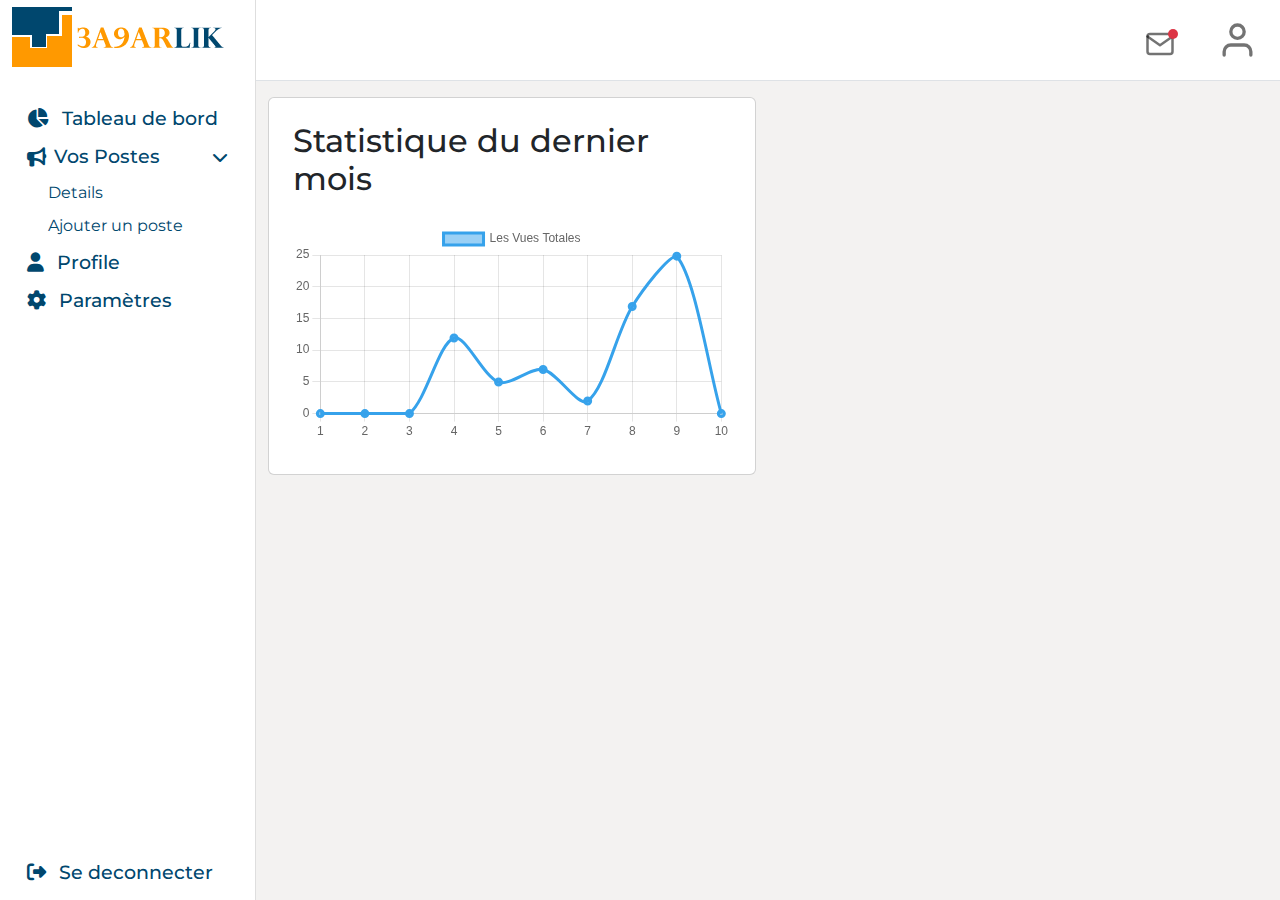
==== dashboard/index.html @ aadd9f99 "dashboard initial layout, libs integration" ====
<!DOCTYPE html>
<html lang="en">

<head>
    <meta charset="UTF-8">
    <meta http-equiv="X-UA-Compatible" content="IE=edge">
    <meta name="viewport" content="width=device-width, initial-scale=1.0">
    <link rel="preconnect" href="https://fonts.googleapis.com">
    <link rel="preconnect" href="https://fonts.gstatic.com" crossorigin>
    <link
        href="https://fonts.googleapis.com/css2?family=Montserrat:wght@300;400;500;700&family=Poppins:wght@400;600;700&display=swap"
        rel="stylesheet">
    <link rel="stylesheet" href="https://cdnjs.cloudflare.com/ajax/libs/font-awesome/6.4.0/css/all.min.css"
        integrity="sha512-iecdLmaskl7CVkqkXNQ/ZH/XLlvWZOJyj7Yy7tcenmpD1ypASozpmT/E0iPtmFIB46ZmdtAc9eNBvH0H/ZpiBw=="
        crossorigin="anonymous" referrerpolicy="no-referrer" />
    <link rel="stylesheet" href="../vendors/css/bootstrap.min.css">
    <link rel="stylesheet" href="../vendors/css/all.min.css">
    <link rel="stylesheet" href="../assets/css/dashboard.min.css">
    <title>3a9arlik | Tableau de bord</title>
</head>

<body>
    <main>
        <aside class="sidebar" style="border-right: solid 1px #dedede">
            <div class="sidebar-inner">
                <div class="py-1 px-2">
                    <a href="">
                        <img src="../assets/images/logo.png" alt="3a9arlik logo" class="logo">
                    </a>
                </div>
                <div class="mt-4 px-2 sidebar-nav-container d-flex flex-column">
                    <ul class="nav sidebar-nav">
                        <li class="sidebar-item">
                            <a class="sidebar-link" href="#">
                                <i class="fa-solid fa-chart-pie me-2"></i> Tableau de bord
                            </a>
                        </li>
                        <li class="sidebar-item">
                            <a class="sidebar-link d-flex align-items-center" data-bs-toggle="collapse" href="#postCRUD"
                                role="button" aria-expanded="false" aria-controls="postCRUD">
                                <i class="fa-solid fa-bullhorn me-2"></i> Vos Postes
                                <i class="fa-solid fa-chevron-down ms-auto" style="font-size: 1rem;"></i>
                            </a>
                            <div class="collapse show" id="postCRUD">
                                <ul class="nav collapse-nav">
                                    <li class="collapse-item">
                                        <a href="" class="collapse-link">
                                            Details
                                        </a>
                                    </li>
                                    <li class="collapse-item">
                                        <a href="" class="collapse-link">
                                            Ajouter un poste
                                        </a>
                                    </li>
                                </ul>
                            </div>
                        </li>
                        <li class="sidebar-item"><a class="sidebar-link" href="#">
                                <i class="fa-solid fa-user me-2"></i> Profile</a>
                        </li>
                        <li class="sidebar-item"><a class="sidebar-link" href="#">
                                <i class="fa-solid fa-gear me-2"></i> Paramètres</a>
                        </li>
                    </ul>
                    <div class="sidebar-item mt-auto mb-2"><a class="sidebar-link" href="#">
                            <i class="fa-solid fa-right-from-bracket me-2"></i> Se deconnecter</a>
                    </div>
                </div>
            </div>
        </aside>
        <section class="main">
            <nav class="navbar navbar-expand-lg bg-white border-bottom">
                <div class="container-fluid py-2">
                    <div class="collapse navbar-collapse" id="navbarSupportedContent">
                        <ul class="navbar-nav ms-auto mb-2 mb-lg-0 align-items-center">
                            <li class="nav-item dropdown pt-2 me-4">
                                <a class="nav-link dropdown-toggle position-relative" href="#" role="button" data-bs-toggle="dropdown"
                                    aria-expanded="false">
                                    <i style="width: 30px; height: 40px;" data-feather="mail"></i>
                                    <span class="red-dot"></span>
                                </a>
                                <ul class="dropdown-menu dropdown-menu-end mt-2">
                                    <li><a class="dropdown-item" href="#">Action</a></li>
                                    <li><a class="dropdown-item" href="#">Another action</a></li>
                                    <li>
                                        <hr class="dropdown-divider">
                                    </li>
                                    <li><a class="dropdown-item" href="#">Something else here</a></li>
                                </ul>
                            </li>
                            <li class="nav-item dropdown">
                                <a class="nav-link dropdown-toggle" href="#" role="button" data-bs-toggle="dropdown"
                                    aria-expanded="false">
                                    <i class="nav-icon" data-feather="user"></i>
                                </a>
                                <ul class="dropdown-menu dropdown-menu-end mt-2">
                                    <li class="px-4 py-2 d-flex flex-column text-center">
                                        <p class="mb-0 user-name">Mohammed Hakmi</p>
                                        <span class="text-muted user-email" style="font-size: 0.9rem;">example@email.com</span>
                                    </li>
                                    <li>
                                        <hr class="dropdown-divider">
                                    </li>
                                    <li><a class="dropdown-item" href="#">Se deconnecter</a></li>
                                </ul>
                            </li>
                        </ul>
                    </div>
                </div>
            </nav>

            <div class="container-fluid pt-3">
                <div class="row">
                    <div class="col-6">
                        <div class="card p-4">
                            <div class="card-title">
                                <h4 class="fs-2 mb-4">Statistique du dernier mois</h4>
                                <canvas id="myChart"></canvas>
                            </div>
                        </div>
                    </div>
                    <div class="col-4"></div>
                </div>
            </div>
        </section>
    </main>
    <script src="../vendors/js/bootstrap.bundle.min.js"></script>
    <script src="../vendors/js/feather.min.js"></script>
    <script src="../vendors/js/chart.umd.js"></script>
    <script>
        feather.replace();

        const ctx = document.getElementById('myChart');
        new Chart(ctx, {
            type: 'line',
            data: {
                labels: ['1', '2', '3', '4', '5', '6', '7', '8', '9', '10'],
                datasets: [{
                    label: 'Les Vues Totales',
                    data: [0, 0, 0, 12, 5, 7, 2, 17, 25, 0],
                    borderWidth: 3,
                    tension: 0.3,
                }]
            },
            options: {
                scales: {
                    y: {
                        beginAtZero: true
                    }
                }
            }
        });
    </script>
</body>

</html>
---- assets/css/dashboard.min.css ----
html,body{height:100%}main{height:100%;display:flex;font-family:"Montserrat",sans-serif}.sidebar{flex-basis:20%}.sidebar-inner{height:100%;display:flex;flex-direction:column}.sidebar-nav-container{flex-grow:1}.sidebar-nav{width:100%}.sidebar-item{width:100%}.sidebar-link{text-decoration:none !important;font-weight:500;color:#00476e;display:block;padding:.3rem 1.2rem;font-size:1.2rem;width:100%}.sidebar-link:hover,.sidebar-link.active{color:#fff;background-color:#f90}.red-dot{position:absolute;display:block;width:10px;height:10px;border-radius:50%;background-color:#dc3545;top:5px;right:5px}.nav-icon{width:45px;height:40px}.dropdown-toggle{padding:0}.dropdown-toggle::after{content:none}.collapse-nav{flex-direction:column}.collapse-item{width:100%}.collapse-link{text-decoration:none !important;color:#00476e;display:block;padding:.3rem 2.5rem;font-size:1rem;width:100%}.collapse-link:hover,.collapse-link.active{color:#00476e;background-color:#dedede}.main{background:#f3f2f1;flex-basis:80%}/*# sourceMappingURL=dashboard.min.css.map */
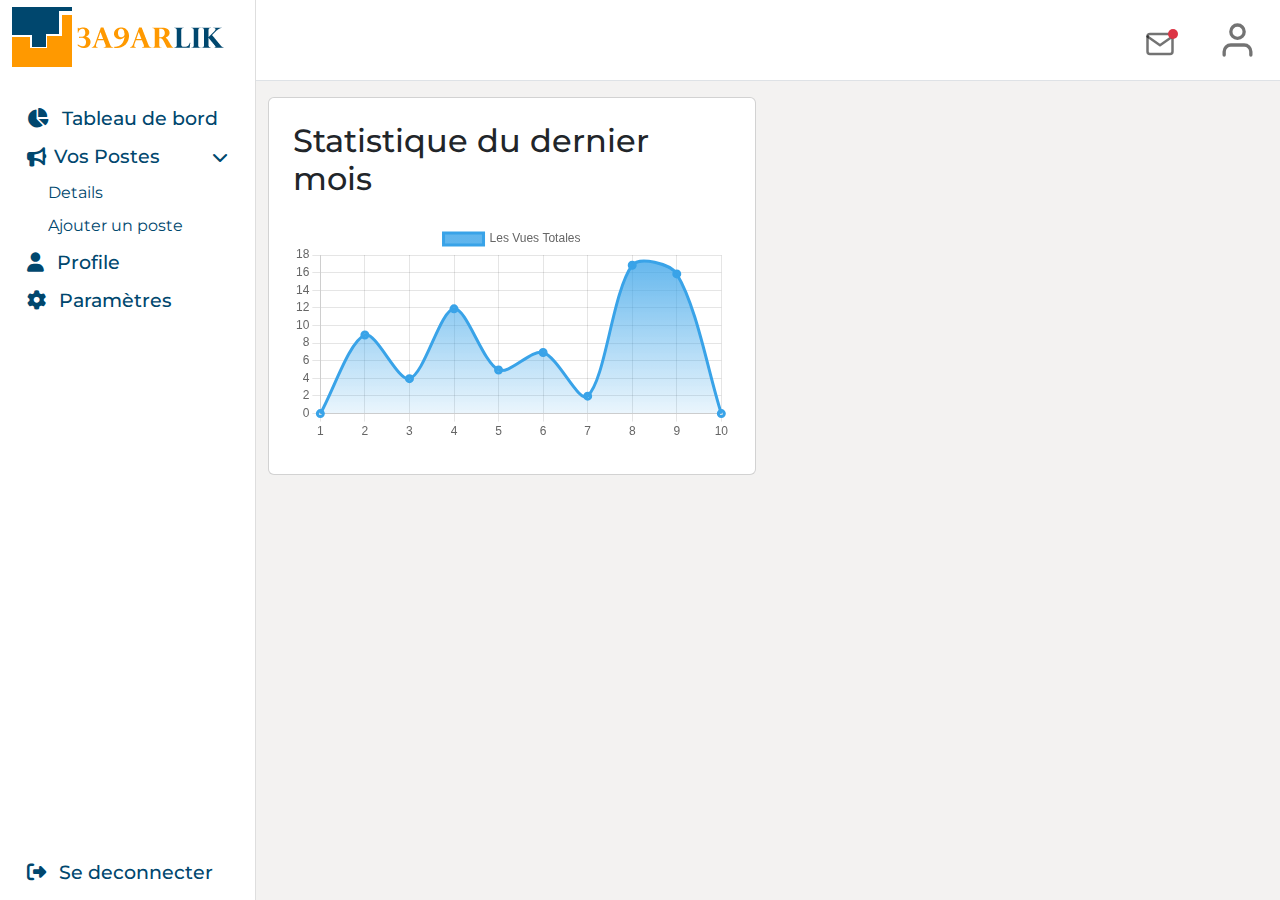
==== commit 3cf89685: "dashboard graph gradient bg" ====
--- a/dashboard/index.html
+++ b/dashboard/index.html
@@ -130,7 +130,17 @@
     <script src="../vendors/js/chart.umd.js"></script>
     <script>
         feather.replace();
+        let average=0;
+        let data= [0, 9, 4, 12, 5, 7, 2, 17, 16, 0];
 
+        for (let d of data){
+            average+=d;
+        }
+        average=average/data.length;
+
+        const averageLine = {
+            id:'averageLine'
+        }
         const ctx = document.getElementById('myChart');
         new Chart(ctx, {
             type: 'line',
@@ -138,9 +148,22 @@
                 labels: ['1', '2', '3', '4', '5', '6', '7', '8', '9', '10'],
                 datasets: [{
                     label: 'Les Vues Totales',
-                    data: [0, 0, 0, 12, 5, 7, 2, 17, 25, 0],
+                    data: [0, 9, 4, 12, 5, 7, 2, 17, 16, 0],
                     borderWidth: 3,
                     tension: 0.3,
+                    borderColor: "rgb(57,163,232)",
+                    backgroundColor: (context)=>{
+                        const bgColor= ["rgba(57,163,232,0.8)", "rgba(57,163,232,0.1)"];
+                        if(!context.chart.chartArea){
+                            return
+                        }
+                        const { ctx, data, chartArea: {top, bottom} } = context.chart;
+                        const gradientBg= ctx.createLinearGradient(0, top, 0, bottom);
+                        gradientBg.addColorStop(0, bgColor[0]);
+                        gradientBg.addColorStop(1, bgColor[1]);
+                        return gradientBg;
+                    },
+                    fill: true
                 }]
             },
             options: {
@@ -149,7 +172,8 @@
                         beginAtZero: true
                     }
                 }
-            }
+            },
+            plugins: [averageLine]
         });
     </script>
 </body>
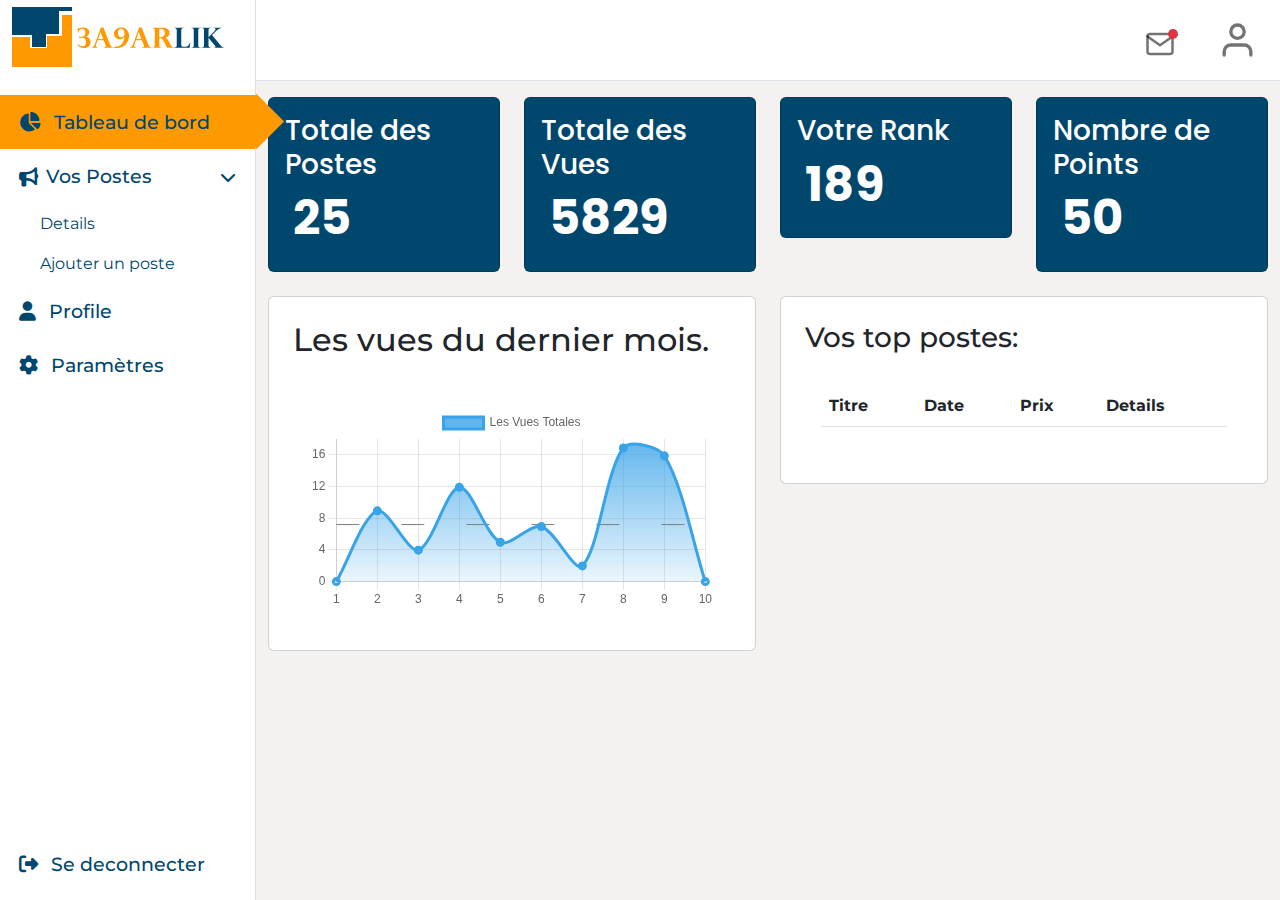
==== commit 6b2a5ec8: "dashboard index page main chart and overview cards" ====
--- a/dashboard/index.html
+++ b/dashboard/index.html
@@ -2,180 +2,243 @@
 <html lang="en">
 
 <head>
-    <meta charset="UTF-8">
-    <meta http-equiv="X-UA-Compatible" content="IE=edge">
-    <meta name="viewport" content="width=device-width, initial-scale=1.0">
-    <link rel="preconnect" href="https://fonts.googleapis.com">
-    <link rel="preconnect" href="https://fonts.gstatic.com" crossorigin>
-    <link
-        href="https://fonts.googleapis.com/css2?family=Montserrat:wght@300;400;500;700&family=Poppins:wght@400;600;700&display=swap"
-        rel="stylesheet">
-    <link rel="stylesheet" href="https://cdnjs.cloudflare.com/ajax/libs/font-awesome/6.4.0/css/all.min.css"
-        integrity="sha512-iecdLmaskl7CVkqkXNQ/ZH/XLlvWZOJyj7Yy7tcenmpD1ypASozpmT/E0iPtmFIB46ZmdtAc9eNBvH0H/ZpiBw=="
-        crossorigin="anonymous" referrerpolicy="no-referrer" />
-    <link rel="stylesheet" href="../vendors/css/bootstrap.min.css">
-    <link rel="stylesheet" href="../vendors/css/all.min.css">
-    <link rel="stylesheet" href="../assets/css/dashboard.min.css">
-    <title>3a9arlik | Tableau de bord</title>
+  <meta charset="UTF-8">
+  <meta http-equiv="X-UA-Compatible" content="IE=edge">
+  <meta name="viewport" content="width=device-width, initial-scale=1.0">
+  <link rel="preconnect" href="https://fonts.googleapis.com">
+  <link rel="preconnect" href="https://fonts.gstatic.com" crossorigin>
+  <link
+    href="https://fonts.googleapis.com/css2?family=Montserrat:wght@300;400;500;700&family=Poppins:wght@400;600;700&display=swap"
+    rel="stylesheet">
+  <link rel="stylesheet" href="https://cdnjs.cloudflare.com/ajax/libs/font-awesome/6.4.0/css/all.min.css"
+    integrity="sha512-iecdLmaskl7CVkqkXNQ/ZH/XLlvWZOJyj7Yy7tcenmpD1ypASozpmT/E0iPtmFIB46ZmdtAc9eNBvH0H/ZpiBw=="
+    crossorigin="anonymous" referrerpolicy="no-referrer" />
+  <link rel="stylesheet" href="../vendors/css/bootstrap.min.css">
+  <link rel="stylesheet" href="../vendors/css/all.min.css">
+  <link rel="stylesheet" href="../assets/css/dashboard.min.css">
+  <title>3a9arlik | Tableau de bord</title>
 </head>
 
 <body>
-    <main>
-        <aside class="sidebar" style="border-right: solid 1px #dedede">
-            <div class="sidebar-inner">
-                <div class="py-1 px-2">
-                    <a href="">
-                        <img src="../assets/images/logo.png" alt="3a9arlik logo" class="logo">
+  <main>
+    <aside class="sidebar" style="border-right: solid 1px #dedede">
+      <div class="sidebar-inner">
+        <div class="py-1 px-2">
+          <a href="">
+            <img src="../assets/images/logo.png" alt="3a9arlik logo" class="logo">
+          </a>
+        </div>
+        <div class="mt-1 pt-3 sidebar-nav-container d-flex flex-column">
+          <ul class="nav sidebar-nav">
+            <li class="sidebar-item">
+              <a class="sidebar-link active" href="#">
+                <i class="fa-solid fa-chart-pie me-2"></i> Tableau de bord
+              </a>
+            </li>
+            <li class="sidebar-item">
+              <a class="sidebar-link d-flex align-items-center" data-bs-toggle="collapse" href="#postCRUD" role="button"
+                aria-expanded="false" aria-controls="postCRUD">
+                <i class="fa-solid fa-bullhorn me-2"></i> Vos Postes
+                <i class="fa-solid fa-chevron-down ms-auto" style="font-size: 1rem;"></i>
+              </a>
+              <div class="collapse show" id="postCRUD">
+                <ul class="nav collapse-nav">
+                  <li class="collapse-item">
+                    <a href="" class="collapse-link">
+                      Details
                     </a>
-                </div>
-                <div class="mt-4 px-2 sidebar-nav-container d-flex flex-column">
-                    <ul class="nav sidebar-nav">
-                        <li class="sidebar-item">
-                            <a class="sidebar-link" href="#">
-                                <i class="fa-solid fa-chart-pie me-2"></i> Tableau de bord
-                            </a>
-                        </li>
-                        <li class="sidebar-item">
-                            <a class="sidebar-link d-flex align-items-center" data-bs-toggle="collapse" href="#postCRUD"
-                                role="button" aria-expanded="false" aria-controls="postCRUD">
-                                <i class="fa-solid fa-bullhorn me-2"></i> Vos Postes
-                                <i class="fa-solid fa-chevron-down ms-auto" style="font-size: 1rem;"></i>
-                            </a>
-                            <div class="collapse show" id="postCRUD">
-                                <ul class="nav collapse-nav">
-                                    <li class="collapse-item">
-                                        <a href="" class="collapse-link">
-                                            Details
-                                        </a>
-                                    </li>
-                                    <li class="collapse-item">
-                                        <a href="" class="collapse-link">
-                                            Ajouter un poste
-                                        </a>
-                                    </li>
-                                </ul>
-                            </div>
-                        </li>
-                        <li class="sidebar-item"><a class="sidebar-link" href="#">
-                                <i class="fa-solid fa-user me-2"></i> Profile</a>
-                        </li>
-                        <li class="sidebar-item"><a class="sidebar-link" href="#">
-                                <i class="fa-solid fa-gear me-2"></i> Paramètres</a>
-                        </li>
-                    </ul>
-                    <div class="sidebar-item mt-auto mb-2"><a class="sidebar-link" href="#">
-                            <i class="fa-solid fa-right-from-bracket me-2"></i> Se deconnecter</a>
-                    </div>
-                </div>
-            </div>
-        </aside>
-        <section class="main">
-            <nav class="navbar navbar-expand-lg bg-white border-bottom">
-                <div class="container-fluid py-2">
-                    <div class="collapse navbar-collapse" id="navbarSupportedContent">
-                        <ul class="navbar-nav ms-auto mb-2 mb-lg-0 align-items-center">
-                            <li class="nav-item dropdown pt-2 me-4">
-                                <a class="nav-link dropdown-toggle position-relative" href="#" role="button" data-bs-toggle="dropdown"
-                                    aria-expanded="false">
-                                    <i style="width: 30px; height: 40px;" data-feather="mail"></i>
-                                    <span class="red-dot"></span>
-                                </a>
-                                <ul class="dropdown-menu dropdown-menu-end mt-2">
-                                    <li><a class="dropdown-item" href="#">Action</a></li>
-                                    <li><a class="dropdown-item" href="#">Another action</a></li>
-                                    <li>
-                                        <hr class="dropdown-divider">
-                                    </li>
-                                    <li><a class="dropdown-item" href="#">Something else here</a></li>
-                                </ul>
-                            </li>
-                            <li class="nav-item dropdown">
-                                <a class="nav-link dropdown-toggle" href="#" role="button" data-bs-toggle="dropdown"
-                                    aria-expanded="false">
-                                    <i class="nav-icon" data-feather="user"></i>
-                                </a>
-                                <ul class="dropdown-menu dropdown-menu-end mt-2">
-                                    <li class="px-4 py-2 d-flex flex-column text-center">
-                                        <p class="mb-0 user-name">Mohammed Hakmi</p>
-                                        <span class="text-muted user-email" style="font-size: 0.9rem;">example@email.com</span>
-                                    </li>
-                                    <li>
-                                        <hr class="dropdown-divider">
-                                    </li>
-                                    <li><a class="dropdown-item" href="#">Se deconnecter</a></li>
-                                </ul>
-                            </li>
-                        </ul>
-                    </div>
-                </div>
-            </nav>
-
-            <div class="container-fluid pt-3">
-                <div class="row">
-                    <div class="col-6">
-                        <div class="card p-4">
-                            <div class="card-title">
-                                <h4 class="fs-2 mb-4">Statistique du dernier mois</h4>
-                                <canvas id="myChart"></canvas>
-                            </div>
-                        </div>
-                    </div>
-                    <div class="col-4"></div>
-                </div>
-            </div>
-        </section>
-    </main>
-    <script src="../vendors/js/bootstrap.bundle.min.js"></script>
-    <script src="../vendors/js/feather.min.js"></script>
-    <script src="../vendors/js/chart.umd.js"></script>
-    <script>
-        feather.replace();
-        let average=0;
-        let data= [0, 9, 4, 12, 5, 7, 2, 17, 16, 0];
-
-        for (let d of data){
-            average+=d;
+                  </li>
+                  <li class="collapse-item">
+                    <a href="" class="collapse-link">
+                      Ajouter un poste
+                    </a>
+                  </li>
+                </ul>
+              </div>
+            </li>
+            <li class="sidebar-item"><a class="sidebar-link" href="#">
+                <i class="fa-solid fa-user me-2"></i> Profile</a>
+            </li>
+            <li class="sidebar-item"><a class="sidebar-link" href="#">
+                <i class="fa-solid fa-gear me-2"></i> Paramètres</a>
+            </li>
+          </ul>
+          <div class="sidebar-item mt-auto mb-2"><a class="sidebar-link" href="#">
+              <i class="fa-solid fa-right-from-bracket me-2"></i> Se deconnecter</a>
+          </div>
+        </div>
+      </div>
+    </aside>
+    <section class="main">
+      <nav class="navbar navbar-expand-lg bg-white border-bottom">
+        <div class="container-fluid py-2">
+          <div class="collapse navbar-collapse" id="navbarSupportedContent">
+            <ul class="navbar-nav ms-auto mb-2 mb-lg-0 align-items-center">
+              <li class="nav-item dropdown pt-2 me-4">
+                <a class="nav-link dropdown-toggle position-relative" href="#" role="button" data-bs-toggle="dropdown"
+                  aria-expanded="false">
+                  <i style="width: 30px; height: 40px;" data-feather="mail"></i>
+                  <span class="red-dot"></span>
+                </a>
+                <ul class="dropdown-menu dropdown-menu-end mt-2">
+                  <li><a class="dropdown-item" href="#">Action</a></li>
+                  <li><a class="dropdown-item" href="#">Another action</a></li>
+                  <li>
+                    <hr class="dropdown-divider">
+                  </li>
+                  <li><a class="dropdown-item" href="#">Something else here</a></li>
+                </ul>
+              </li>
+              <li class="nav-item dropdown">
+                <a class="nav-link dropdown-toggle" href="#" role="button" data-bs-toggle="dropdown"
+                  aria-expanded="false">
+                  <i class="nav-icon" data-feather="user"></i>
+                </a>
+                <ul class="dropdown-menu dropdown-menu-end mt-2">
+                  <li class="px-4 py-2 d-flex flex-column text-center">
+                    <p class="mb-0 user-name">Mohammed Hakmi</p>
+                    <span class="text-muted user-email" style="font-size: 0.9rem;">example@email.com</span>
+                  </li>
+                  <li>
+                    <hr class="dropdown-divider">
+                  </li>
+                  <li><a class="dropdown-item" href="#">Se deconnecter</a></li>
+                </ul>
+              </li>
+            </ul>
+          </div>
+        </div>
+      </nav>
+
+      <div class="container-fluid pt-3">
+        <div class="row mb-4">
+          <div class="col-3">
+            <div class="card card-mini">
+              <div class="card-body">
+                <h3 class="poppins">Totale des Postes</h3>
+                <h5 class="display-5 poppins fw-bold ps-2">25</h5>
+              </div>
+            </div>
+          </div>
+          <div class="col-3">
+            <div class="card card-mini">
+              <div class="card-body">
+                <h3 class="poppins">Totale des Vues</h3>
+                <h5 class="display-5 poppins fw-bold ps-2">5829</h5>
+              </div>
+            </div>
+          </div>
+          <div class="col-3">
+            <div class="card card-mini">
+              <div class="card-body">
+                <h3 class="poppins">Votre Rank</h3>
+                <h5 class="display-5 poppins fw-bold ps-2">189</h5>
+              </div>
+            </div>
+          </div>
+          <div class="col-3">
+            <div class="card card-mini">
+              <div class="card-body">
+                <h3 class="poppins">Nombre de Points</h3>
+                <h5 class="display-5 poppins fw-bold ps-2">50</h5>
+              </div>
+            </div>
+          </div>
+        </div>
+        <div class="row">
+          <div class="col-6">
+            <div class="card p-4">
+              <div class="card-title">
+                <h3 class="fs-2 mb-4">Les vues du dernier mois.</h3>
+              </div>
+              <div class="card-body">
+                <canvas id="myChart"></canvas>
+              </div>
+            </div>
+          </div>
+          <div class="col-6">
+            <div class="card p-4">
+              <div class="card-title">
+                <h3>Vos top postes:</h3>
+              </div>
+              <div class="card-body">
+                <table class="table">
+                  <thead>
+                    <tr>
+                      <th>Titre</th>
+                      <th>Date</th>
+                      <th>Prix</th>
+                      <th>Details</th>
+                    </tr>
+                  </thead>
+                </table>
+              </div>
+            </div>
+          </div>
+        </div>
+      </div>
+    </section>
+  </main>
+  <script src="../vendors/js/bootstrap.bundle.min.js"></script>
+  <script src="../vendors/js/feather.min.js"></script>
+  <script src="../vendors/js/chart.umd.js"></script>
+  <script>
+    feather.replace();
+    let average = 0;
+    let data = [0, 9, 4, 12, 5, 7, 2, 17, 16, 0];
+
+    for (let d of data) {
+      average += d;
+    }
+    average = average / data.length;
+
+    const averageLine = {
+      id: 'averageLine',
+      beforeDatasetDraw(chart, args, options) {
+        const { ctx, chartArea: { top, right, bottom, left, width, height }, scales: { x, y } } = chart;
+        ctx.save();
+
+        ctx.strokeStyle = "gray";
+        ctx.setLineDash([15, 50]);
+        ctx.strokeRect(left, y.getPixelForValue(average), width, 0);
+        ctx.restore();
+      }
+    }
+    const ctx = document.getElementById('myChart');
+    new Chart(ctx, {
+      type: 'line',
+      data: {
+        labels: ['1', '2', '3', '4', '5', '6', '7', '8', '9', '10'],
+        datasets: [{
+          label: 'Les Vues Totales',
+          data: [0, 9, 4, 12, 5, 7, 2, 17, 16, 0],
+          borderWidth: 3,
+          tension: 0.3,
+          borderColor: "rgb(57,163,232)",
+          backgroundColor: (context) => {
+            const bgColor = ["rgba(57,163,232,0.8)", "rgba(57,163,232,0.1)"];
+            if (!context.chart.chartArea) {
+              return
+            }
+            const { ctx, data, chartArea: { top, bottom } } = context.chart;
+            const gradientBg = ctx.createLinearGradient(0, top, 0, bottom);
+            gradientBg.addColorStop(0, bgColor[0]);
+            gradientBg.addColorStop(1, bgColor[1]);
+            return gradientBg;
+          },
+          fill: true
+        }]
+      },
+      options: {
+        scales: {
+          y: {
+            beginAtZero: true
+          }
         }
-        average=average/data.length;
-
-        const averageLine = {
-            id:'averageLine'
-        }
-        const ctx = document.getElementById('myChart');
-        new Chart(ctx, {
-            type: 'line',
-            data: {
-                labels: ['1', '2', '3', '4', '5', '6', '7', '8', '9', '10'],
-                datasets: [{
-                    label: 'Les Vues Totales',
-                    data: [0, 9, 4, 12, 5, 7, 2, 17, 16, 0],
-                    borderWidth: 3,
-                    tension: 0.3,
-                    borderColor: "rgb(57,163,232)",
-                    backgroundColor: (context)=>{
-                        const bgColor= ["rgba(57,163,232,0.8)", "rgba(57,163,232,0.1)"];
-                        if(!context.chart.chartArea){
-                            return
-                        }
-                        const { ctx, data, chartArea: {top, bottom} } = context.chart;
-                        const gradientBg= ctx.createLinearGradient(0, top, 0, bottom);
-                        gradientBg.addColorStop(0, bgColor[0]);
-                        gradientBg.addColorStop(1, bgColor[1]);
-                        return gradientBg;
-                    },
-                    fill: true
-                }]
-            },
-            options: {
-                scales: {
-                    y: {
-                        beginAtZero: true
-                    }
-                }
-            },
-            plugins: [averageLine]
-        });
-    </script>
+      },
+      plugins: [averageLine]
+    });
+  </script>
 </body>
 
 </html>--- a/assets/css/dashboard.min.css
+++ b/assets/css/dashboard.min.css
@@ -1 +1 @@
-html,body{height:100%}main{height:100%;display:flex;font-family:"Montserrat",sans-serif}.sidebar{flex-basis:20%}.sidebar-inner{height:100%;display:flex;flex-direction:column}.sidebar-nav-container{flex-grow:1}.sidebar-nav{width:100%}.sidebar-item{width:100%}.sidebar-link{text-decoration:none !important;font-weight:500;color:#00476e;display:block;padding:.3rem 1.2rem;font-size:1.2rem;width:100%}.sidebar-link:hover,.sidebar-link.active{color:#fff;background-color:#f90}.red-dot{position:absolute;display:block;width:10px;height:10px;border-radius:50%;background-color:#dc3545;top:5px;right:5px}.nav-icon{width:45px;height:40px}.dropdown-toggle{padding:0}.dropdown-toggle::after{content:none}.collapse-nav{flex-direction:column}.collapse-item{width:100%}.collapse-link{text-decoration:none !important;color:#00476e;display:block;padding:.3rem 2.5rem;font-size:1rem;width:100%}.collapse-link:hover,.collapse-link.active{color:#00476e;background-color:#dedede}.main{background:#f3f2f1;flex-basis:80%}/*# sourceMappingURL=dashboard.min.css.map */+.poppins{font-family:"Poppins",sans-serif}html,body{height:100%}main{height:100%;display:flex;font-family:"Montserrat",sans-serif}.bg-custom{background-color:#f90}.sidebar{flex-basis:20%}.sidebar-inner{height:100%;display:flex;flex-direction:column}.sidebar-nav-container{flex-grow:1}.sidebar-nav{width:100%}.sidebar-item{display:block;width:100%}.sidebar-link{text-decoration:none !important;font-weight:500;color:#00476e;display:block;padding:.8rem 1.2rem;font-size:1.2rem;width:100%}.sidebar-link:hover,.sidebar-link.active{background-color:#f90;color:#00476e}.sidebar-link.active{position:relative}.sidebar-link.active::after{content:"";position:absolute;width:2.45rem;height:2.45rem;top:7px;right:-1.35rem;z-index:2;transform:rotate(45deg);background:#f90}.red-dot{position:absolute;display:block;width:10px;height:10px;border-radius:50%;background-color:#dc3545;top:5px;right:5px}.nav-icon{width:45px;height:40px}.dropdown-toggle{padding:0}.dropdown-toggle::after{content:none}.collapse-nav{flex-direction:column}.collapse-item{width:100%}.collapse-link{text-decoration:none !important;color:#00476e;display:block;padding:.5rem 2.5rem;font-size:1rem;width:100%}.collapse-link:hover,.collapse-link.active{color:#00476e;background-color:#dedede}.main{background:#f3f2f1;flex-basis:80%}.card-mini{color:#fff;background-color:#00476e}/*# sourceMappingURL=dashboard.min.css.map */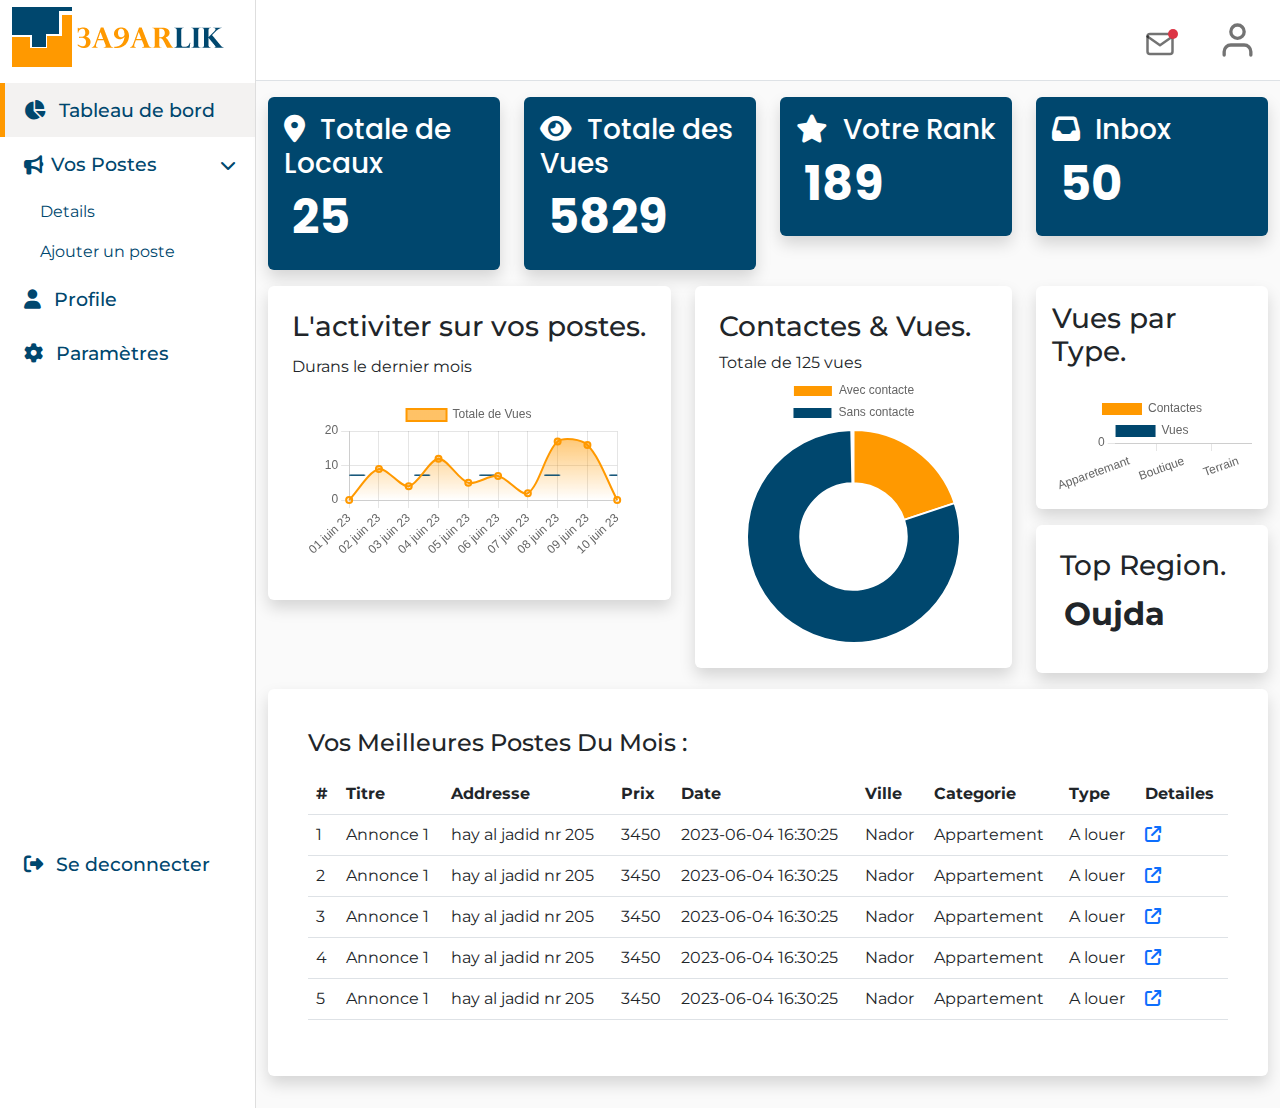
==== commit 3afd0e48: "dashboard overview page ui" ====
--- a/dashboard/index.html
+++ b/dashboard/index.html
@@ -28,7 +28,7 @@
             <img src="../assets/images/logo.png" alt="3a9arlik logo" class="logo">
           </a>
         </div>
-        <div class="mt-1 pt-3 sidebar-nav-container d-flex flex-column">
+        <div class="mt-1 pt-1 sidebar-nav-container d-flex flex-column">
           <ul class="nav sidebar-nav">
             <li class="sidebar-item">
               <a class="sidebar-link active" href="#">
@@ -111,71 +111,181 @@
       </nav>
 
       <div class="container-fluid pt-3">
-        <div class="row mb-4">
+        <div class="row mb-3">
           <div class="col-3">
-            <div class="card card-mini">
+            <div class="card shadow border-0 card-mini">
               <div class="card-body">
-                <h3 class="poppins">Totale des Postes</h3>
+                <h3 class="poppins">
+                  <i class="fa-solid fa-location-dot me-2"></i>
+                  Totale de Locaux
+                </h3>
                 <h5 class="display-5 poppins fw-bold ps-2">25</h5>
               </div>
             </div>
           </div>
           <div class="col-3">
-            <div class="card card-mini">
+            <div class="card shadow border-0 card-mini">
               <div class="card-body">
-                <h3 class="poppins">Totale des Vues</h3>
+                <h3 class="poppins">
+                  <i class="fa-solid fa-eye me-2"></i>
+                  Totale des Vues
+                </h3>
                 <h5 class="display-5 poppins fw-bold ps-2">5829</h5>
               </div>
             </div>
           </div>
           <div class="col-3">
-            <div class="card card-mini">
+            <div class="card shadow border-0 card-mini">
               <div class="card-body">
-                <h3 class="poppins">Votre Rank</h3>
+                <h3 class="poppins">
+                  <i class="fa-solid fa-star me-2"></i>
+                  Votre Rank
+                </h3>
                 <h5 class="display-5 poppins fw-bold ps-2">189</h5>
               </div>
             </div>
           </div>
           <div class="col-3">
-            <div class="card card-mini">
+            <div class="card shadow border-0 card-mini">
               <div class="card-body">
-                <h3 class="poppins">Nombre de Points</h3>
+                <h3 class="poppins">
+                  <i class="fa-solid fa-inbox me-2"></i>
+                  Inbox
+                </h3>
                 <h5 class="display-5 poppins fw-bold ps-2">50</h5>
               </div>
             </div>
           </div>
         </div>
+
+
         <div class="row">
-          <div class="col-6">
-            <div class="card p-4">
-              <div class="card-title">
-                <h3 class="fs-2 mb-4">Les vues du dernier mois.</h3>
-              </div>
+          <div class="col-5">
+            <div class="card p-4 shadow border-0">
+              <h3>L'activiter sur vos postes.</h3>
+              <p class="my-1">Durans le dernier mois</p>
+              <div class="card-body" style="max-height: 300px;">
+                <canvas id="viewsOverTimeChart"></canvas>
+              </div>
+            </div>
+          </div>
+
+          <div class="col-4">
+            <div class="card p-4 shadow border-0">
+              <h3>Contactes & Vues.</h3>
+              <p class="mb-0">Totale de 125 vues</p>
+              <div class="card-body p-0 d-flex flex-column align-items-center" style="max-height: 300px;">
+                <canvas id="interractionsChart"></canvas>
+              </div>
+            </div>
+          </div>
+
+          <div class="col-3">
+            <div class="row">
+              <div class="col-12 mb-3">
+                <div class="card pt-2 shadow border-0">
+                  <h3 class="pt-2 px-3">Vues par Type.</h3>
+                  <div class="card-body">
+                    <canvas id="propertyStatesByView"></canvas>
+                  </div>
+                </div>
+              </div>
+
+              <div class="col-12">
+                <div class="card p-4 shadow border-0">
+                  <h3>Top Region.</h3>
+                  <div class="card-body p-1 pb-2">
+                    <h2 class="fw-bold">Oujda</h2>
+                  </div>
+                </div>
+              </div>
+            </div>
+          </div>
+        </div>
+
+        <div class="row mt-3">
+          <div class="col-12">
+            <div class="card shadow border-0 p-4">
               <div class="card-body">
-                <canvas id="myChart"></canvas>
-              </div>
-            </div>
-          </div>
-          <div class="col-6">
-            <div class="card p-4">
-              <div class="card-title">
-                <h3>Vos top postes:</h3>
-              </div>
-              <div class="card-body">
-                <table class="table">
+                <h4 class="mb-3">Vos Meilleures Postes Du Mois :</h4>
+                <table class="table table-hover">
                   <thead>
                     <tr>
+                      <th>#</th>
                       <th>Titre</th>
+                      <th>Addresse</th>
+                      <th>Prix</th>
                       <th>Date</th>
-                      <th>Prix</th>
-                      <th>Details</th>
+                      <th>Ville</th>
+                      <th>Categorie</th>
+                      <th>Type</th>
+                      <th>Detailes</th>
                     </tr>
                   </thead>
+                  <tbody>
+                    <tr>
+                      <td>1</td>
+                      <td>Annonce 1</td>
+                      <td>hay al jadid nr 205</td>
+                      <td>3450</td>
+                      <td>2023-06-04 16:30:25</td>
+                      <td>Nador</td>
+                      <td>Appartement</td>
+                      <td>A louer</td>
+                      <td><a href="#"><i class="fa-solid fa-arrow-up-right-from-square"></i></a></td>
+                    </tr>
+                    <tr>
+                      <td>2</td>
+                      <td>Annonce 1</td>
+                      <td>hay al jadid nr 205</td>
+                      <td>3450</td>
+                      <td>2023-06-04 16:30:25</td>
+                      <td>Nador</td>
+                      <td>Appartement</td>
+                      <td>A louer</td>
+                      <td><a href="#"><i class="fa-solid fa-arrow-up-right-from-square"></i></a></td>
+                    </tr>
+                    <tr>
+                      <td>3</td>
+                      <td>Annonce 1</td>
+                      <td>hay al jadid nr 205</td>
+                      <td>3450</td>
+                      <td>2023-06-04 16:30:25</td>
+                      <td>Nador</td>
+                      <td>Appartement</td>
+                      <td>A louer</td>
+                      <td><a href="#"><i class="fa-solid fa-arrow-up-right-from-square"></i></a></td>
+                    </tr>
+                    <tr>
+                      <td>4</td>
+                      <td>Annonce 1</td>
+                      <td>hay al jadid nr 205</td>
+                      <td>3450</td>
+                      <td>2023-06-04 16:30:25</td>
+                      <td>Nador</td>
+                      <td>Appartement</td>
+                      <td>A louer</td>
+                      <td><a href="#"><i class="fa-solid fa-arrow-up-right-from-square"></i></a></td>
+                    </tr>
+                    <tr>
+                      <td>5</td>
+                      <td>Annonce 1</td>
+                      <td>hay al jadid nr 205</td>
+                      <td>3450</td>
+                      <td>2023-06-04 16:30:25</td>
+                      <td>Nador</td>
+                      <td>Appartement</td>
+                      <td>A louer</td>
+                      <td><a href="#"><i class="fa-solid fa-arrow-up-right-from-square"></i></a></td>
+                    </tr>
+                  </tbody>
                 </table>
               </div>
             </div>
           </div>
-        </div>
+
+        </div>
+
       </div>
     </section>
   </main>
@@ -198,25 +308,25 @@
         const { ctx, chartArea: { top, right, bottom, left, width, height }, scales: { x, y } } = chart;
         ctx.save();
 
-        ctx.strokeStyle = "gray";
+        ctx.strokeStyle = "rgb(0, 71, 110)";
         ctx.setLineDash([15, 50]);
         ctx.strokeRect(left, y.getPixelForValue(average), width, 0);
         ctx.restore();
       }
     }
-    const ctx = document.getElementById('myChart');
+    const ctx = document.getElementById('viewsOverTimeChart');
     new Chart(ctx, {
       type: 'line',
       data: {
-        labels: ['1', '2', '3', '4', '5', '6', '7', '8', '9', '10'],
+        labels: ['01 juin 23', '02 juin 23', '03 juin 23', '04 juin 23', '05 juin 23', '06 juin 23', '07 juin 23', '08 juin 23', '09 juin 23', '10 juin 23'],
         datasets: [{
-          label: 'Les Vues Totales',
+          label: 'Totale de Vues',
           data: [0, 9, 4, 12, 5, 7, 2, 17, 16, 0],
-          borderWidth: 3,
+          borderWidth: 2,
           tension: 0.3,
-          borderColor: "rgb(57,163,232)",
+          borderColor: "rgb(255, 153, 0)",
           backgroundColor: (context) => {
-            const bgColor = ["rgba(57,163,232,0.8)", "rgba(57,163,232,0.1)"];
+            const bgColor = ["rgba(255, 153, 0, 0.6 )", "rgba(255, 153, 0, 0.0)"];
             if (!context.chart.chartArea) {
               return
             }
@@ -238,6 +348,64 @@
       },
       plugins: [averageLine]
     });
+
+    new Chart(document.getElementById('interractionsChart'), {
+      type: 'doughnut',
+      data: {
+        labels: [
+          'Avec contacte',
+          'Sans contacte'
+        ],
+        datasets: [{
+          label: 'Nombre de fois',
+          data: [25, 100],
+          backgroundColor: [
+            'rgb(255, 153, 0)',
+            'rgb(0, 71, 110)',
+          ],
+          hoverOffset: 5
+        }]
+      }
+    })
+
+
+    new Chart(document.getElementById('propertyStatesByView'), {
+
+      type: 'bar',
+      data: {
+        labels: [
+          'Apparetemant',
+          'Villa',
+          'Boutique',
+          'Bureau',
+          'Terrain',
+        ],
+        datasets: [
+          {
+            label: "Contactes",
+            data: [20, 16, 38, 7, 18],
+            backgroundColor: [
+              'rgb(255, 153, 0)',
+              'rgb(255, 153, 0)',
+              'rgb(255, 153, 0)',
+              'rgb(255, 153, 0)',
+              'rgb(255, 153, 0)',
+            ],
+          }
+          , {
+            label: "Vues",
+            data: [25, 100, 42, 77, 18],
+            backgroundColor: [
+              'rgb(0, 71, 110)',
+              'rgb(0, 71, 110)',
+              'rgb(0, 71, 110)',
+              'rgb(0, 71, 110)',
+              'rgb(0, 71, 110)',
+            ],
+          }]
+      }
+    })
+
   </script>
 </body>
 
--- a/assets/css/dashboard.min.css
+++ b/assets/css/dashboard.min.css
@@ -1 +1 @@
-.poppins{font-family:"Poppins",sans-serif}html,body{height:100%}main{height:100%;display:flex;font-family:"Montserrat",sans-serif}.bg-custom{background-color:#f90}.sidebar{flex-basis:20%}.sidebar-inner{height:100%;display:flex;flex-direction:column}.sidebar-nav-container{flex-grow:1}.sidebar-nav{width:100%}.sidebar-item{display:block;width:100%}.sidebar-link{text-decoration:none !important;font-weight:500;color:#00476e;display:block;padding:.8rem 1.2rem;font-size:1.2rem;width:100%}.sidebar-link:hover,.sidebar-link.active{background-color:#f90;color:#00476e}.sidebar-link.active{position:relative}.sidebar-link.active::after{content:"";position:absolute;width:2.45rem;height:2.45rem;top:7px;right:-1.35rem;z-index:2;transform:rotate(45deg);background:#f90}.red-dot{position:absolute;display:block;width:10px;height:10px;border-radius:50%;background-color:#dc3545;top:5px;right:5px}.nav-icon{width:45px;height:40px}.dropdown-toggle{padding:0}.dropdown-toggle::after{content:none}.collapse-nav{flex-direction:column}.collapse-item{width:100%}.collapse-link{text-decoration:none !important;color:#00476e;display:block;padding:.5rem 2.5rem;font-size:1rem;width:100%}.collapse-link:hover,.collapse-link.active{color:#00476e;background-color:#dedede}.main{background:#f3f2f1;flex-basis:80%}.card-mini{color:#fff;background-color:#00476e}/*# sourceMappingURL=dashboard.min.css.map */+.poppins{font-family:"Poppins",sans-serif}html,body{height:100%}main{min-height:100%;display:flex;font-family:"Montserrat",sans-serif}.bg-custom{background-color:#f90}.sidebar{flex-basis:20%}.sidebar-inner{height:100vh;display:flex;flex-direction:column}.sidebar-nav-container{flex-grow:1}.sidebar-nav{width:100%}.sidebar-item{display:block;width:100%}.sidebar-link{text-decoration:none !important;font-weight:500;color:#00476e;display:block;padding:.8rem 1.2rem;font-size:1.2rem;border-left:solid 5px rgba(0,0,0,0);width:100%}.sidebar-link:hover,.sidebar-link.active{background-color:#f3f2f1;color:#00476e;border-color:#f90}.cta-btn{font-weight:700;border-width:3px;background-color:#f90;padding-left:2rem !important;padding-right:2rem !important}.cta-btn:hover{border-width:3px !important;border-color:#f90;color:#00476e !important}.red-dot{position:absolute;display:block;width:10px;height:10px;border-radius:50%;background-color:#dc3545;top:5px;right:5px}.nav-icon{width:45px;height:40px}.dropdown-toggle{padding:0}.dropdown-toggle::after{content:none}.collapse-nav{flex-direction:column}.collapse-item{width:100%}.collapse-link{text-decoration:none !important;color:#00476e;display:block;padding:.5rem 2.5rem;font-size:1rem;width:100%}.collapse-link:hover,.collapse-link.active{color:#00476e;background-color:#dedede}.main{padding-bottom:2rem;background:#fafafa;flex-basis:80%}.card-mini{color:#fff;background-color:#00476e}/*# sourceMappingURL=dashboard.min.css.map */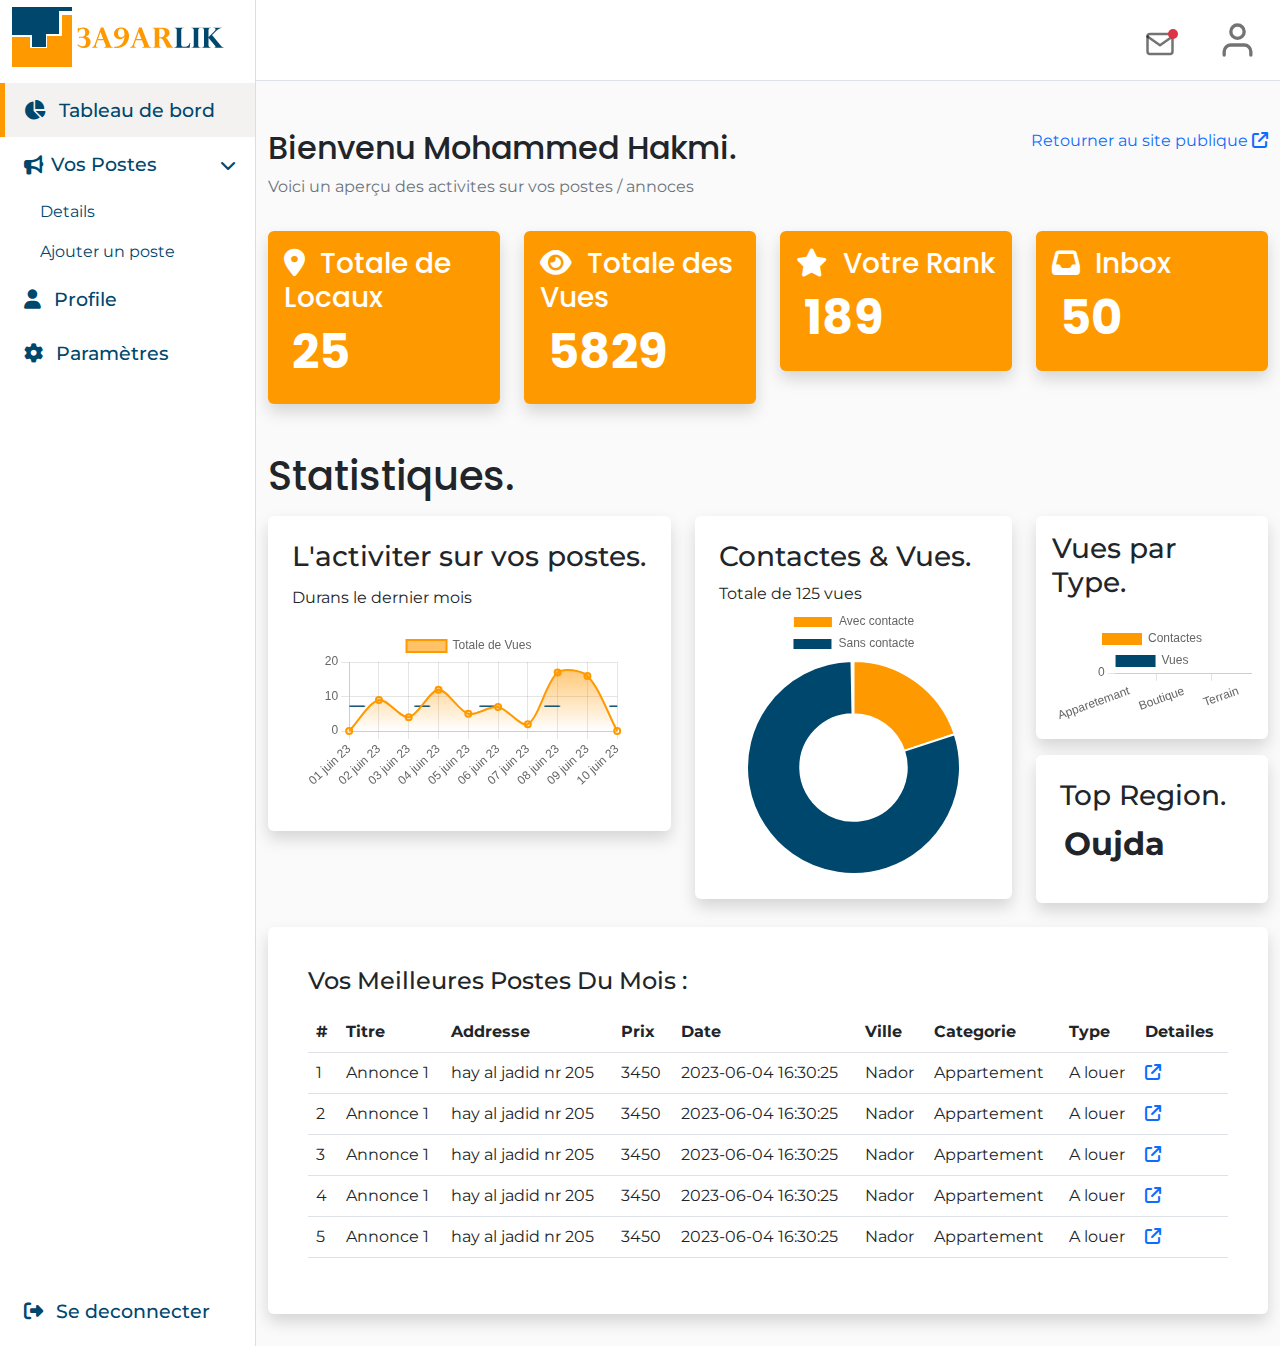
==== commit f437f26c: "dashboard overview page html" ====
--- a/dashboard/index.html
+++ b/dashboard/index.html
@@ -110,10 +110,18 @@
         </div>
       </nav>
 
-      <div class="container-fluid pt-3">
-        <div class="row mb-3">
+      <div class="container-fluid">
+        <div class="mb-3 mt-5 d-flex align-items-start">
+          <div class="me-auto">
+            <h2 class="poppins">Bienvenu Mohammed Hakmi.</h2>
+            <p class="text-muted">Voici un aperçu des activites sur vos postes / annoces</p>
+          </div>
+
+          <a class="text-primary text-decoration-none" href="../index.php">Retourner au site publique <i class="fa-solid fa-arrow-up-right-from-square"></i></a>
+        </div>
+        <div class="row mb-5">
           <div class="col-3">
-            <div class="card shadow border-0 card-mini">
+            <div class="card bg-custom shadow border-0 card-mini">
               <div class="card-body">
                 <h3 class="poppins">
                   <i class="fa-solid fa-location-dot me-2"></i>
@@ -123,8 +131,9 @@
               </div>
             </div>
           </div>
+
           <div class="col-3">
-            <div class="card shadow border-0 card-mini">
+            <div class="card bg-custom shadow border-0 card-mini">
               <div class="card-body">
                 <h3 class="poppins">
                   <i class="fa-solid fa-eye me-2"></i>
@@ -134,8 +143,9 @@
               </div>
             </div>
           </div>
+
           <div class="col-3">
-            <div class="card shadow border-0 card-mini">
+            <div class="card bg-custom shadow border-0 card-mini">
               <div class="card-body">
                 <h3 class="poppins">
                   <i class="fa-solid fa-star me-2"></i>
@@ -145,8 +155,9 @@
               </div>
             </div>
           </div>
+
           <div class="col-3">
-            <div class="card shadow border-0 card-mini">
+            <div class="card bg-custom shadow border-0 card-mini">
               <div class="card-body">
                 <h3 class="poppins">
                   <i class="fa-solid fa-inbox me-2"></i>
@@ -158,8 +169,8 @@
           </div>
         </div>
 
-
-        <div class="row">
+        <h1 class="poppins mb-3">Statistiques.</h1>
+        <div class="row mb-4"> 
           <div class="col-5">
             <div class="card p-4 shadow border-0">
               <h3>L'activiter sur vos postes.</h3>
--- a/assets/css/dashboard.min.css
+++ b/assets/css/dashboard.min.css
@@ -1 +1 @@
-.poppins{font-family:"Poppins",sans-serif}html,body{height:100%}main{min-height:100%;display:flex;font-family:"Montserrat",sans-serif}.bg-custom{background-color:#f90}.sidebar{flex-basis:20%}.sidebar-inner{height:100vh;display:flex;flex-direction:column}.sidebar-nav-container{flex-grow:1}.sidebar-nav{width:100%}.sidebar-item{display:block;width:100%}.sidebar-link{text-decoration:none !important;font-weight:500;color:#00476e;display:block;padding:.8rem 1.2rem;font-size:1.2rem;border-left:solid 5px rgba(0,0,0,0);width:100%}.sidebar-link:hover,.sidebar-link.active{background-color:#f3f2f1;color:#00476e;border-color:#f90}.cta-btn{font-weight:700;border-width:3px;background-color:#f90;padding-left:2rem !important;padding-right:2rem !important}.cta-btn:hover{border-width:3px !important;border-color:#f90;color:#00476e !important}.red-dot{position:absolute;display:block;width:10px;height:10px;border-radius:50%;background-color:#dc3545;top:5px;right:5px}.nav-icon{width:45px;height:40px}.dropdown-toggle{padding:0}.dropdown-toggle::after{content:none}.collapse-nav{flex-direction:column}.collapse-item{width:100%}.collapse-link{text-decoration:none !important;color:#00476e;display:block;padding:.5rem 2.5rem;font-size:1rem;width:100%}.collapse-link:hover,.collapse-link.active{color:#00476e;background-color:#dedede}.main{padding-bottom:2rem;background:#fafafa;flex-basis:80%}.card-mini{color:#fff;background-color:#00476e}/*# sourceMappingURL=dashboard.min.css.map */+.poppins{font-family:"Poppins",sans-serif}html,body{height:100%}main{min-height:100%;display:flex;font-family:"Montserrat",sans-serif}.bg-custom{background-color:#f90}.bg-primary{background-color:#00476e !important}.sidebar{flex-basis:20%}.sidebar-inner{height:100%;display:flex;flex-direction:column}.sidebar-nav-container{flex-grow:1}.sidebar-nav{width:100%}.sidebar-item{display:block;width:100%}.sidebar-link{text-decoration:none !important;font-weight:500;color:#00476e;display:block;padding:.8rem 1.2rem;font-size:1.2rem;border-left:solid 5px rgba(0,0,0,0);width:100%}.sidebar-link:hover,.sidebar-link.active{background-color:#f3f2f1;color:#00476e;border-color:#f90}.cta-btn{font-weight:700;border-width:3px;background-color:#f90;padding-left:2rem !important;padding-right:2rem !important}.cta-btn:hover{border-width:3px !important;border-color:#f90;color:#00476e !important}.red-dot{position:absolute;display:block;width:10px;height:10px;border-radius:50%;background-color:#dc3545;top:5px;right:5px}.nav-icon{width:45px;height:40px}.dropdown-toggle{padding:0}.dropdown-toggle::after{content:none}.collapse-nav{flex-direction:column}.collapse-item{width:100%}.collapse-link{text-decoration:none !important;color:#00476e;display:block;padding:.5rem 2.5rem;font-size:1rem;width:100%}.collapse-link:hover,.collapse-link.active{color:#00476e;background-color:#dedede}.main{padding-bottom:2rem;background:#fafafa;flex-basis:80%}.card-mini{color:#fff}/*# sourceMappingURL=dashboard.min.css.map */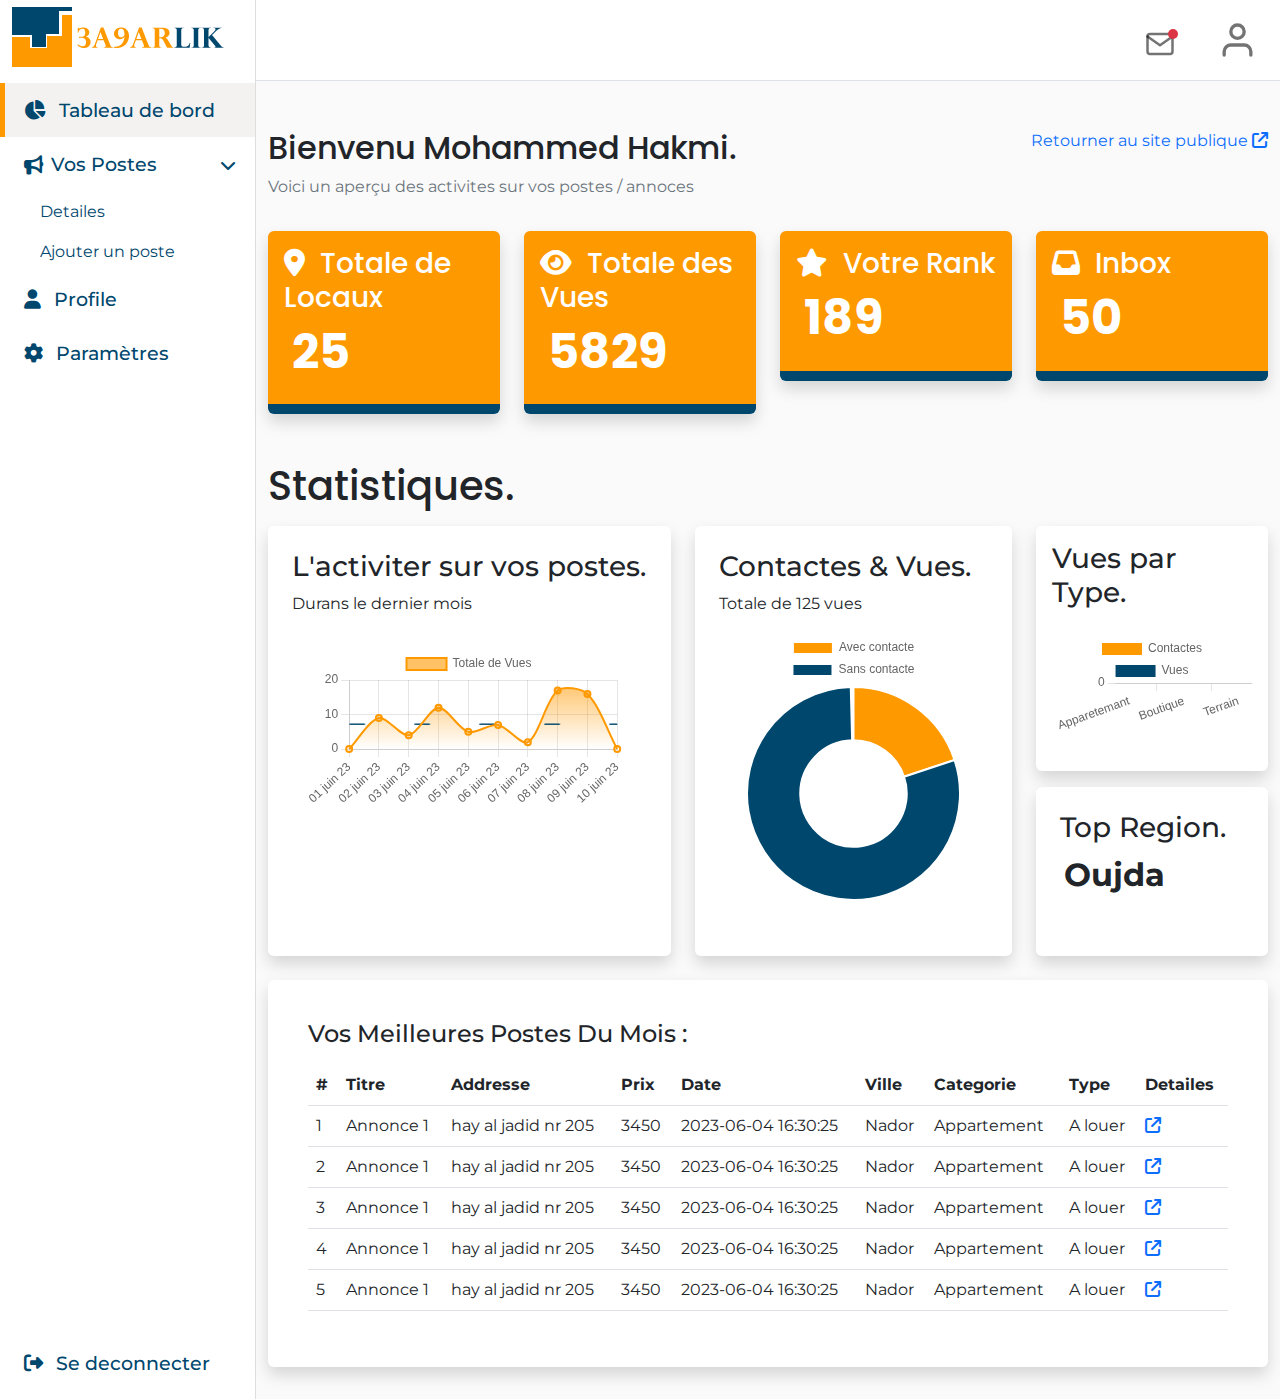
==== commit 2a36c86b: "fixing cards grid" ====
--- a/dashboard/index.html
+++ b/dashboard/index.html
@@ -45,7 +45,7 @@
                 <ul class="nav collapse-nav">
                   <li class="collapse-item">
                     <a href="" class="collapse-link">
-                      Details
+                      Detailes
                     </a>
                   </li>
                   <li class="collapse-item">
@@ -172,29 +172,29 @@
         <h1 class="poppins mb-3">Statistiques.</h1>
         <div class="row mb-4"> 
           <div class="col-5">
-            <div class="card p-4 shadow border-0">
-              <h3>L'activiter sur vos postes.</h3>
-              <p class="my-1">Durans le dernier mois</p>
-              <div class="card-body" style="max-height: 300px;">
+            <div class="card h-100 p-4 shadow border-0">
+              <h3 class="mb-2">L'activiter sur vos postes.</h3>
+              <p class="mb-3">Durans le dernier mois</p>
+              <div class="card-body" style="height: 300px;">
                 <canvas id="viewsOverTimeChart"></canvas>
               </div>
             </div>
           </div>
 
           <div class="col-4">
-            <div class="card p-4 shadow border-0">
-              <h3>Contactes & Vues.</h3>
-              <p class="mb-0">Totale de 125 vues</p>
-              <div class="card-body p-0 d-flex flex-column align-items-center" style="max-height: 300px;">
+            <div class="card h-100 p-4 shadow border-0">
+              <h3 class="mb-2">Contactes & Vues.</h3>
+              <p class="mb-3">Totale de 125 vues</p>
+              <div class="card-body p-0 d-flex flex-column align-items-center" style="max-height: 290px;">
                 <canvas id="interractionsChart"></canvas>
               </div>
             </div>
           </div>
 
           <div class="col-3">
-            <div class="row">
+            <div class="row h-100">
               <div class="col-12 mb-3">
-                <div class="card pt-2 shadow border-0">
+                <div class="card h-100 pt-2 shadow border-0">
                   <h3 class="pt-2 px-3">Vues par Type.</h3>
                   <div class="card-body">
                     <canvas id="propertyStatesByView"></canvas>
@@ -203,7 +203,7 @@
               </div>
 
               <div class="col-12">
-                <div class="card p-4 shadow border-0">
+                <div class="card h-100 p-4 shadow border-0">
                   <h3>Top Region.</h3>
                   <div class="card-body p-1 pb-2">
                     <h2 class="fw-bold">Oujda</h2>
--- a/assets/css/dashboard.min.css
+++ b/assets/css/dashboard.min.css
@@ -1 +1 @@
-.poppins{font-family:"Poppins",sans-serif}html,body{height:100%}main{min-height:100%;display:flex;font-family:"Montserrat",sans-serif}.bg-custom{background-color:#f90}.bg-primary{background-color:#00476e !important}.sidebar{flex-basis:20%}.sidebar-inner{height:100%;display:flex;flex-direction:column}.sidebar-nav-container{flex-grow:1}.sidebar-nav{width:100%}.sidebar-item{display:block;width:100%}.sidebar-link{text-decoration:none !important;font-weight:500;color:#00476e;display:block;padding:.8rem 1.2rem;font-size:1.2rem;border-left:solid 5px rgba(0,0,0,0);width:100%}.sidebar-link:hover,.sidebar-link.active{background-color:#f3f2f1;color:#00476e;border-color:#f90}.cta-btn{font-weight:700;border-width:3px;background-color:#f90;padding-left:2rem !important;padding-right:2rem !important}.cta-btn:hover{border-width:3px !important;border-color:#f90;color:#00476e !important}.red-dot{position:absolute;display:block;width:10px;height:10px;border-radius:50%;background-color:#dc3545;top:5px;right:5px}.nav-icon{width:45px;height:40px}.dropdown-toggle{padding:0}.dropdown-toggle::after{content:none}.collapse-nav{flex-direction:column}.collapse-item{width:100%}.collapse-link{text-decoration:none !important;color:#00476e;display:block;padding:.5rem 2.5rem;font-size:1rem;width:100%}.collapse-link:hover,.collapse-link.active{color:#00476e;background-color:#dedede}.main{padding-bottom:2rem;background:#fafafa;flex-basis:80%}.card-mini{color:#fff}/*# sourceMappingURL=dashboard.min.css.map */+.poppins{font-family:"Poppins",sans-serif}html,body{height:100%}main{min-height:100%;display:flex;font-family:"Montserrat",sans-serif}.bg-custom{background-color:#f90}.bg-primary{background-color:#00476e !important}.sidebar{flex-basis:20%}.sidebar-inner{height:100%;display:flex;flex-direction:column}.sidebar-nav-container{flex-grow:1}.sidebar-nav{width:100%}.sidebar-item{display:block;width:100%}.sidebar-link{text-decoration:none !important;font-weight:500;color:#00476e;display:block;padding:.8rem 1.2rem;font-size:1.2rem;border-left:solid 5px rgba(0,0,0,0);width:100%}.sidebar-link:hover,.sidebar-link.active{background-color:#f3f2f1;color:#00476e;border-color:#f90}.cta-btn{font-weight:700;border-width:3px;background-color:#f90;padding-left:2rem !important;padding-right:2rem !important}.cta-btn:hover{border-width:3px !important;border-color:#f90;color:#00476e !important}.red-dot{position:absolute;display:block;width:10px;height:10px;border-radius:50%;background-color:#dc3545;top:5px;right:5px}.nav-icon{width:45px;height:40px}.dropdown-toggle{padding:0}.dropdown-toggle::after{content:none}.collapse-nav{flex-direction:column}.collapse-item{width:100%}.collapse-link{text-decoration:none !important;color:#00476e;display:block;padding:.5rem 2.5rem;font-size:1rem;width:100%}.collapse-link:hover,.collapse-link.active{color:#00476e;background-color:#dedede}.main{padding-bottom:2rem;background:#fafafa;flex-basis:80%}.card-mini{color:#fff;border-bottom:solid 10px #00476e !important}/*# sourceMappingURL=dashboard.min.css.map */